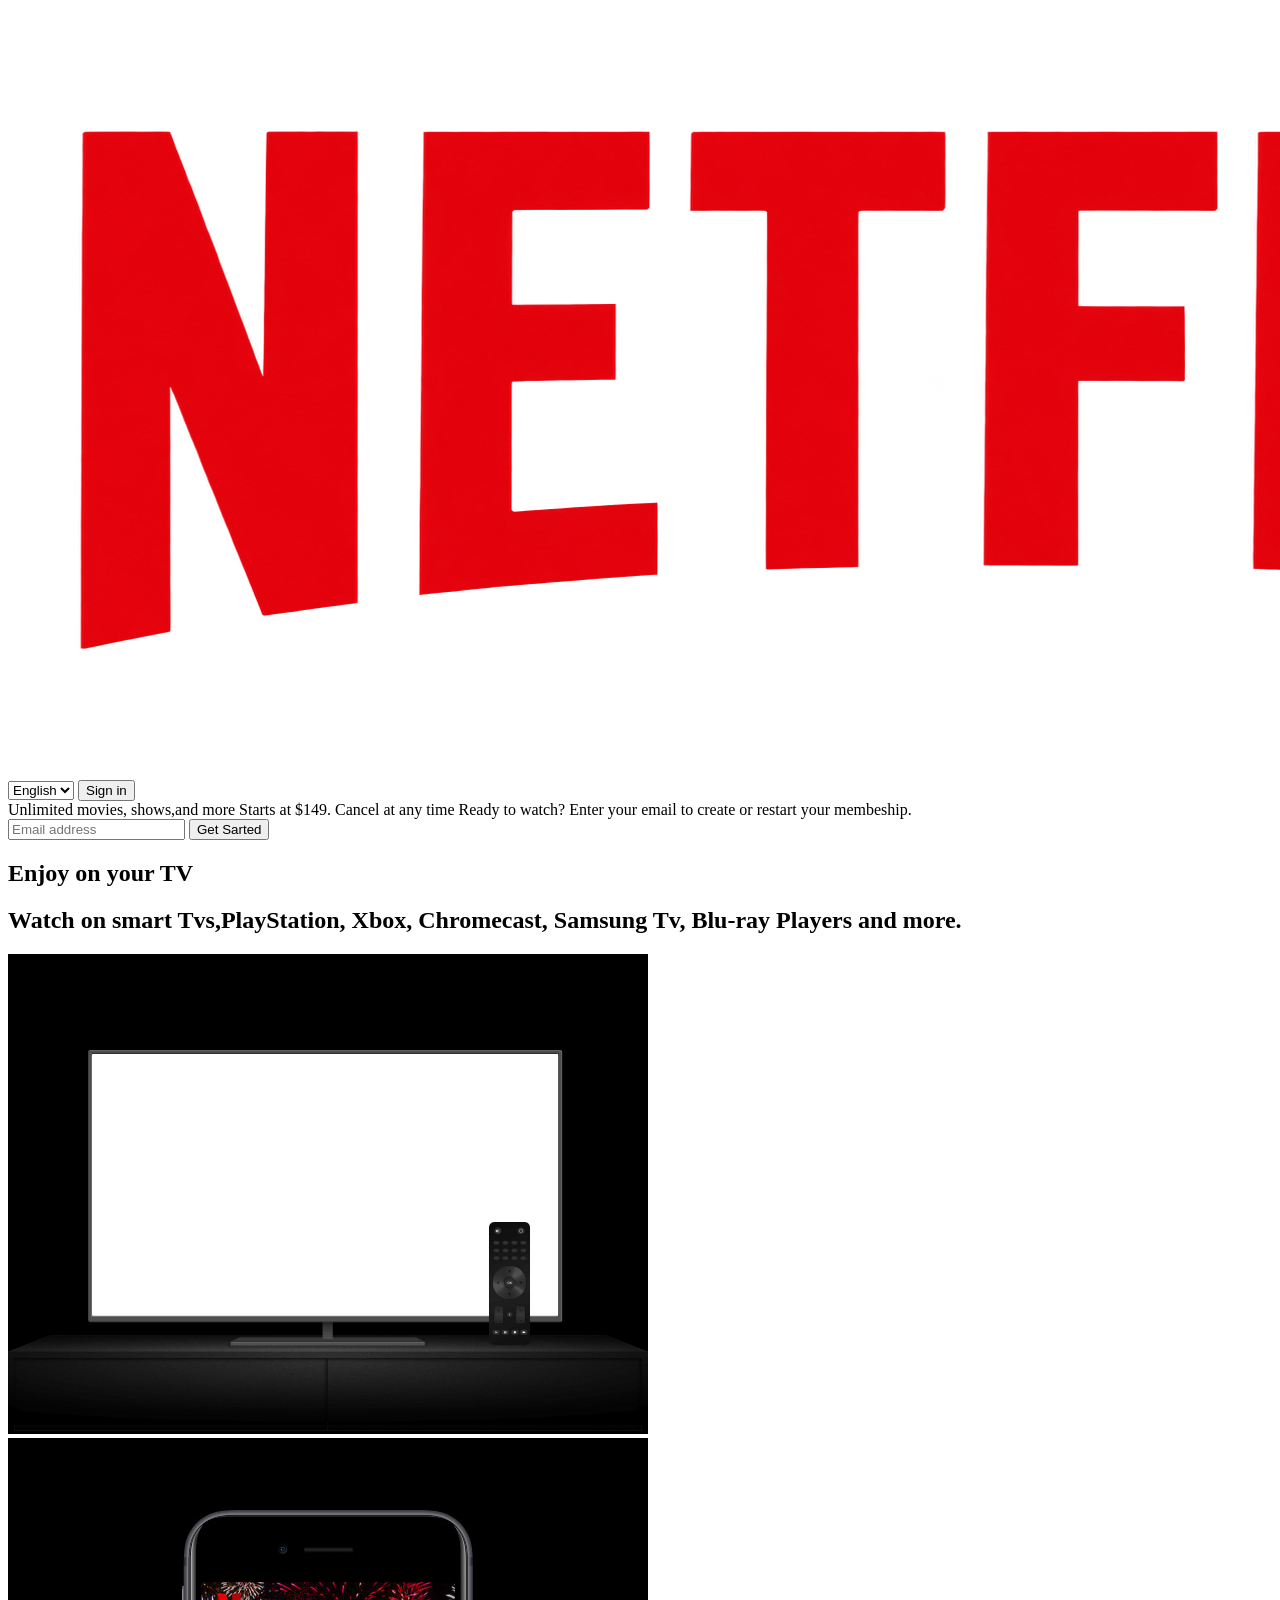
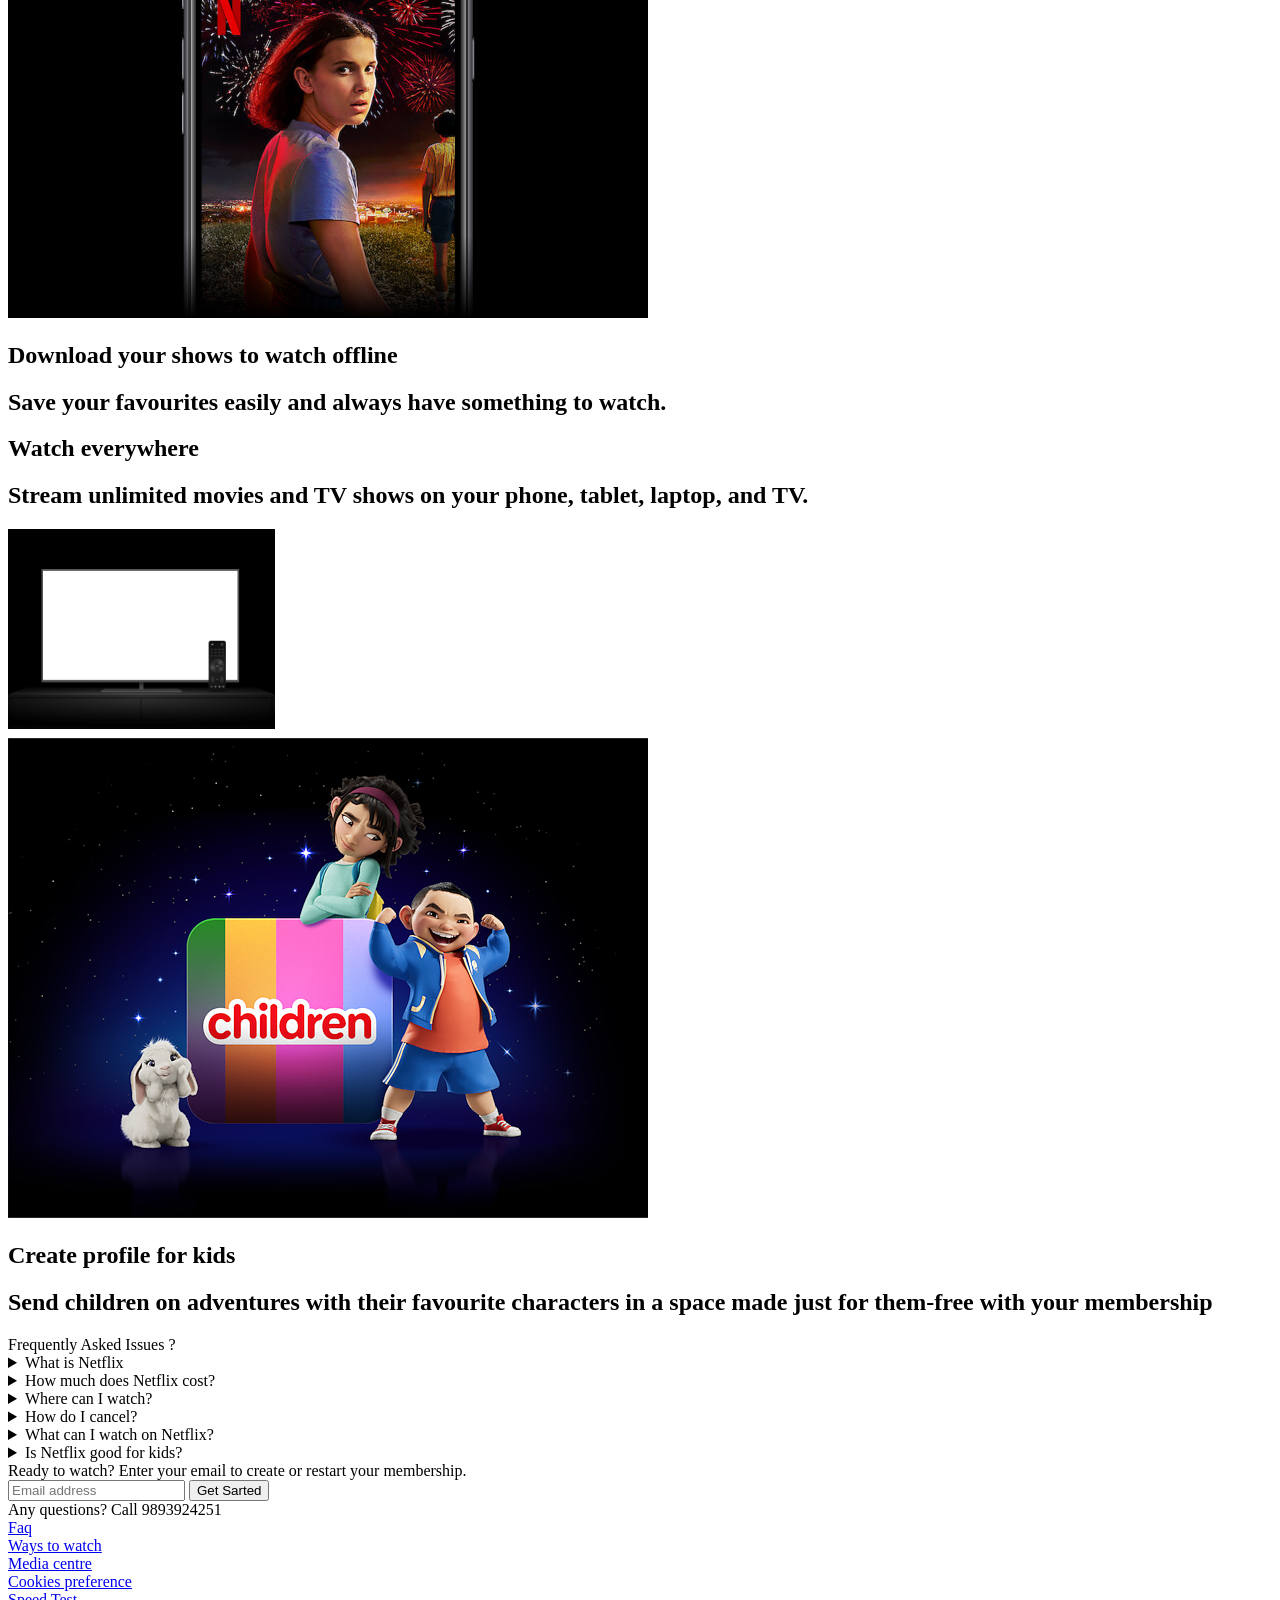
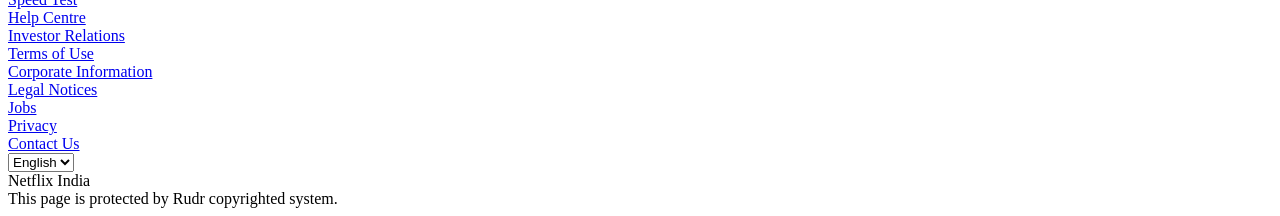
==== Index.html @ 793f1b8c "first commit" ====
<!DOCTYPE html>
<html lang="en">

<head>
    <meta charset="UTF-8">
    <meta http-equiv="X-UA-Compatible" content="IE=edge">
    <meta name="viewport" content="width=device-width, initial-scale=1.0">
    <title>Netflix.com</title>
    <link rel="icon" href="Assests/Netflix Icon.png">
    <link rel="stylesheet" href="style.css">
</head>

<body>
    <div class="content">

        <div class="box">
            <div class="box1"></div>
            <nav>
                <img src="Assests/logo.png" alt="">
                <div class="button">

                    <select>
                        <option>English</option>
                        <option>Hindi</option>
                    </select>
                    <button>Sign in</button>
                </div>

            </nav>

            <main>
                <span>Unlimited movies, shows,and more</span>
                <span>Starts at $149. Cancel at any time</span>
                <span>Ready to watch? Enter your email to create or restart your membeship.</span>
            </main>

            <div class="id">
                <input type="text" placeholder="Email address">
                <button>
                    Get Sarted
                </button>
            </div>
        </div>
    </div>
</body>

<div class="border"></div>

</div>

<article>
    <div class="context">

        <div class="text">
            <h1>
                Enjoy on your TV
            </h1>

            <h2>
                Watch on smart Tvs,PlayStation, Xbox, Chromecast, Samsung Tv, Blu-ray Players and more.
            </h2>
        </div>
        <div class="src">
            <img src="Assests/tv.png" alt="Check Your Internet Connection">
            <video src="Assests/video-tv-in-0819.m4v" autoplay muted loop></video>

        </div>
    </div>


    <div class="border"></div>

    <div class="context">
        <div class="src">
            <img src="Assests/img2.jpg" alt="Check Your Internet Connection">
        </div>

        <div class="text">
            <h1>
                Download your shows to watch offline
            </h1>

            <h2>
                Save your favourites easily and always have something to watch. </h2>
        </div>

    </div>

    <div class="border"></div>


    <div class="context">

        <div class="text">
            <h1>Watch everywhere
            </h1>

            <h2>
                Stream unlimited movies and TV shows on your phone, tablet, laptop, and TV.</h2>
        </div>
        <div class="src">
            <img style="height: 200px;" src="Assests/tv.png " alt="Check Your Internet Connection">

            <video src="Assests/video1.m4v" autoplay muted loop></video>
        </div>
    </div>
    </div>

    <div class="border" style="margin-top: 5px;"></div>
    <div class="context">
        <div class="src">
            <img src="Assests/img3.png" alt="Check Your Internet Connection">
        </div>

        <div class="text">
            <h1>
                Create profile for kids
            </h1>

            <h2>
                Send children on adventures with their favourite characters in a space made just for them-free with your
                membership
        </div>

    </div>

    <div class="border"></div>

</article>

<section>
    <div class="section">

        <div class="asked">
            Frequently Asked Issues ?
        </div>

        <details class="info">
            <summary>
                What is Netflix
            </summary>
            <div class="answer">
                Netflix is a streaming service that offers a wide variety of awards winning TV shows, movies, animes,
                documentaries and more-on thousands of internet-connected devices.

            </div>

        </details>

        <details class="info">
            <summary>
                How much does Netflix cost?
            </summary>
            <div class="answer">
                Netflix is a streaming service that offers a wide variety of aawrds winning TV shows, movies, animes,
                documentaries and more-on thousands of internet-connected devices.

            </div>

        </details>

        <details class="info">
            <summary>Where can I watch?
            </summary>
            <div class="answer">
                Netflix is a streaming service that offers a wide variety of aawrds winning TV shows, movies, animes,
                documentaries and more-on thousands of internet-connected devices.

            </div>

        </details>

        <details class="info">
            <summary>How do I cancel?
            </summary>
            <div class="answer">
                Netflix is a streaming service that offers a wide variety of aawrds winning TV shows, movies, animes,
                documentaries and more-on thousands of internet-connected devices.

            </div>

        </details>

        <details class="info">
            <summary>
                What can I watch on Netflix?
            </summary>
            <div class="answer">
                Netflix is a streaming service that offers a wide variety of aawrds winning TV shows, movies, animes,
                documentaries and more-on thousands of internet-connected devices.

            </div>

        </details>

        <details class="info">
            <summary>
                Is Netflix good for kids?
            </summary>
            <div class="answer">
                Netflix is a streaming service that offers a wide variety of aawrds winning TV shows, movies, animes,
                documentaries and more-on thousands of internet-connected devices.

            </div>

        </details>
    </div>
</section>
<div class="rudr">
    <div>
        Ready to watch? Enter your email to create or restart your membership.
    </div>

    <div class="id">
        <input type="text" placeholder="Email address">
        <button>
            Get Sarted
        </button>
    </div>
</div>

<div class="border"></div>
<footer>
    <div class="a">
        Any questions? Call 9893924251
    </div>
    <div class="footer">
        <div><a href="https:\\www.google.com">Faq</a></div>
        <div><a href="https:\\www.google.com">Ways to watch</a></div>
        <div><a href="https:\\www.google.com">Media centre</a></div>
        <div><a href="https:\\www.google.com">Cookies preference</a></div>
        <div><a href="https:\\www.google.com">Speed Test</a></div>
        <div><a href="https:\\www.google.com">Help Centre</a></div>
        <div><a href="https:\\www.google.com">Investor Relations</a></div>
        <div><a href="https:\\www.google.com">Terms of Use</a></div>
        <div><a href="https:\\www.google.com">Corporate Information</a></div>
        <div><a href="https:\\www.google.com">Legal Notices</a></div>
        <div><a href="https:\\www.google.com">Jobs</a></div>
        <div><a href="https:\\www.google.com">Privacy</a></div>
        <div><a href="https:\\www.google.com">Contact Us</a></div>

    </div>

    <select>
        <option>English</option>
        <option>Hindi</option>
    </select>

    </div>

    <div class="a">
        <div>Netflix India</div>


    </div>
    <div class="a">
        <div>This page is protected by Rudr copyrighted system.</div>
    </div>
</footer>

</html>
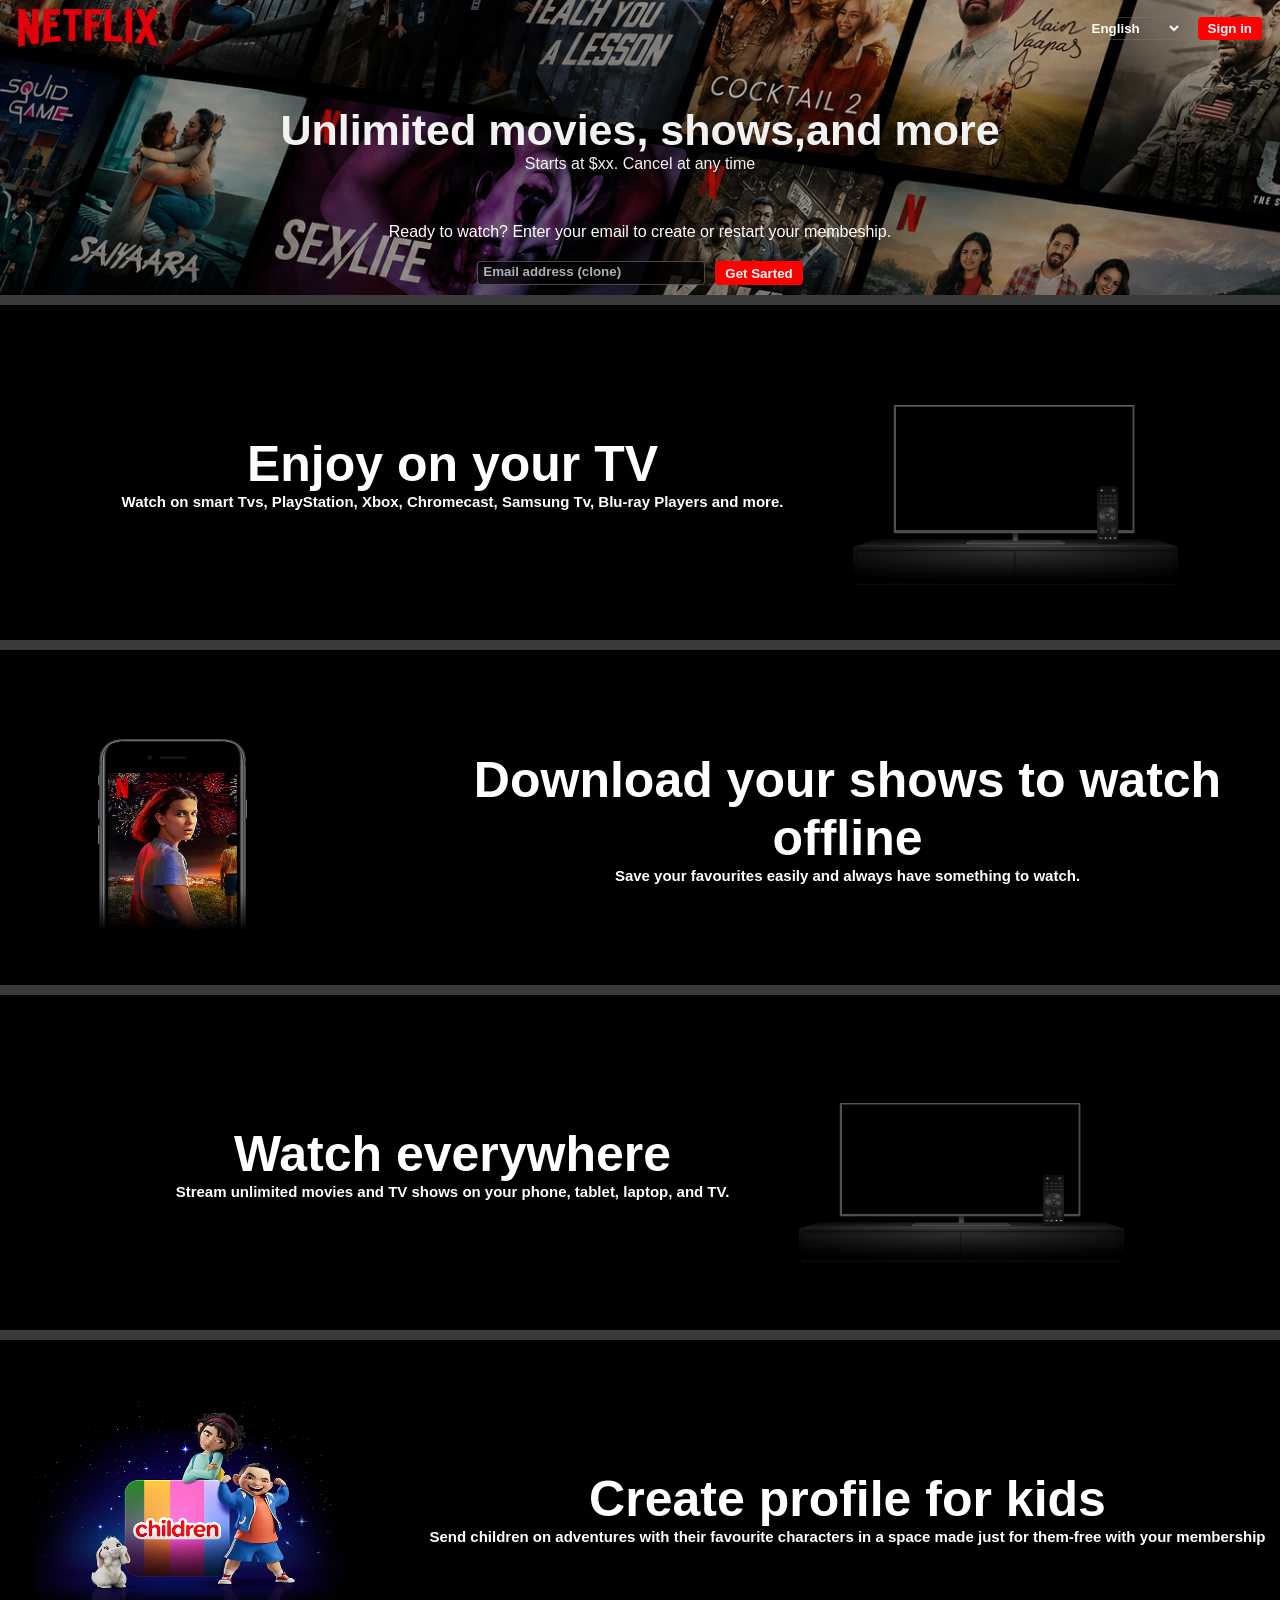
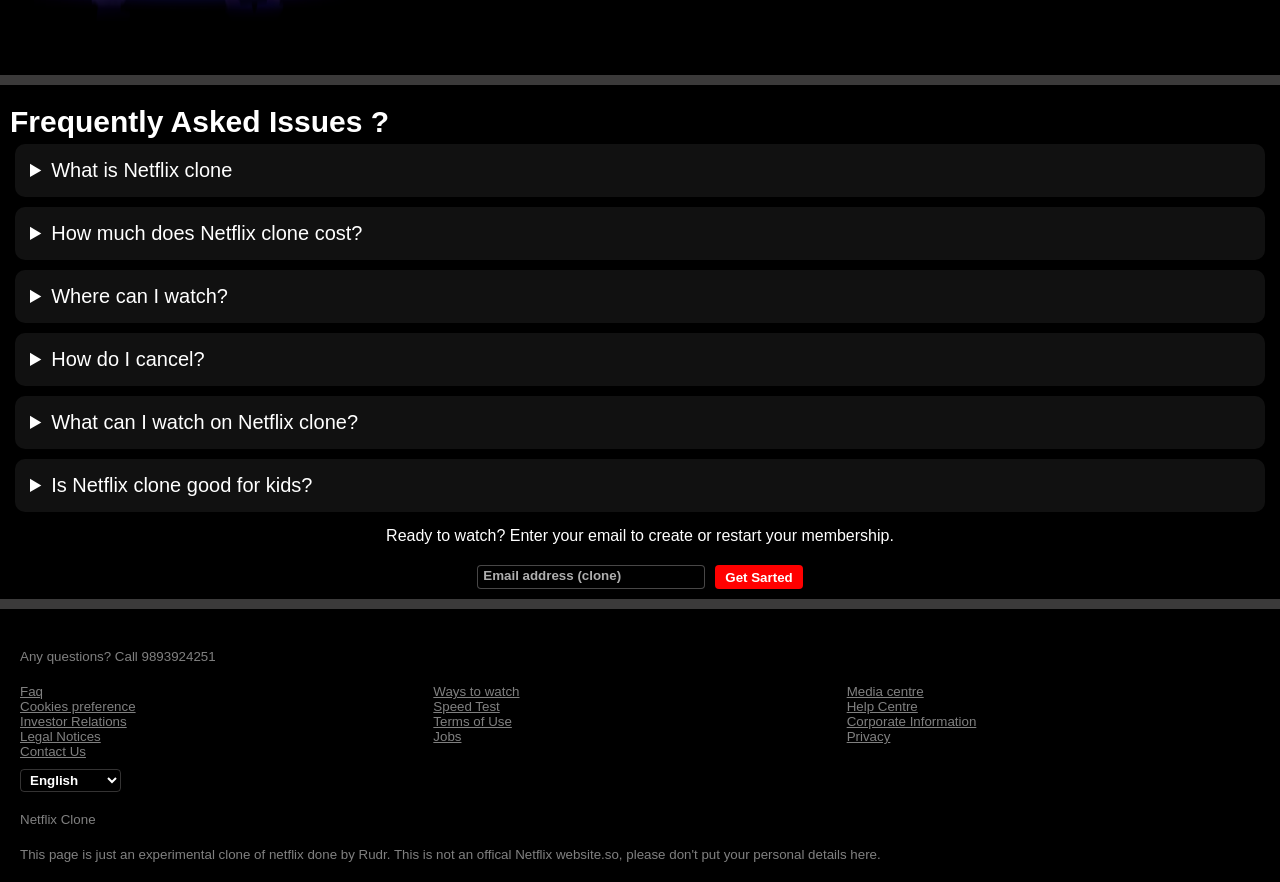
==== commit f4591644: "Website Updated" ====
--- a/Index.html
+++ b/Index.html
@@ -5,7 +5,7 @@
     <meta charset="UTF-8">
     <meta http-equiv="X-UA-Compatible" content="IE=edge">
     <meta name="viewport" content="width=device-width, initial-scale=1.0">
-    <title>Netflix.com</title>
+    <title>Netflix-clone</title>
     <link rel="icon" href="Assests/Netflix Icon.png">
     <link rel="stylesheet" href="style.css">
 </head>
@@ -30,12 +30,12 @@
 
             <main>
                 <span>Unlimited movies, shows,and more</span>
-                <span>Starts at $149. Cancel at any time</span>
+                <span>Starts at $xx. Cancel at any time</span>
                 <span>Ready to watch? Enter your email to create or restart your membeship.</span>
             </main>
 
             <div class="id">
-                <input type="text" placeholder="Email address">
+                <input type="text" placeholder="Email address (clone)">
                 <button>
                     Get Sarted
                 </button>
@@ -57,7 +57,7 @@
             </h1>
 
             <h2>
-                Watch on smart Tvs,PlayStation, Xbox, Chromecast, Samsung Tv, Blu-ray Players and more.
+                Watch on smart Tvs, PlayStation, Xbox, Chromecast, Samsung Tv, Blu-ray Players and more.
             </h2>
         </div>
         <div class="src">
@@ -92,16 +92,17 @@
     <div class="context">
 
         <div class="text">
-            <h1>Watch everywhere
-            </h1>
-
-            <h2>
-                Stream unlimited movies and TV shows on your phone, tablet, laptop, and TV.</h2>
-        </div>
-        <div class="src">
+
+            <h1>Watch everywhere</h1>
+            <h2>Stream unlimited movies and TV shows on your phone, tablet, laptop, and TV.</h2>
+        </div>
+
+        <div class="src">
+
             <img style="height: 200px;" src="Assests/tv.png " alt="Check Your Internet Connection">
 
             <video src="Assests/video1.m4v" autoplay muted loop></video>
+
         </div>
     </div>
     </div>
@@ -137,10 +138,11 @@
 
         <details class="info">
             <summary>
-                What is Netflix
-            </summary>
-            <div class="answer">
-                Netflix is a streaming service that offers a wide variety of awards winning TV shows, movies, animes,
+                What is Netflix clone
+            </summary>
+            <div class="answer">
+                Netflix clone is a streaming service that offers a wide variety of awards winning TV shows, movies,
+                animes,
                 documentaries and more-on thousands of internet-connected devices.
 
             </div>
@@ -149,10 +151,11 @@
 
         <details class="info">
             <summary>
-                How much does Netflix cost?
-            </summary>
-            <div class="answer">
-                Netflix is a streaming service that offers a wide variety of aawrds winning TV shows, movies, animes,
+                How much does Netflix clone cost?
+            </summary>
+            <div class="answer">
+                Netflix clone is a streaming service that offers a wide variety of aawrds winning TV shows, movies,
+                animes,
                 documentaries and more-on thousands of internet-connected devices.
 
             </div>
@@ -163,8 +166,9 @@
             <summary>Where can I watch?
             </summary>
             <div class="answer">
-                Netflix is a streaming service that offers a wide variety of aawrds winning TV shows, movies, animes,
-                documentaries and more-on thousands of internet-connected devices.
+                Netflix clone is a experimental streaming service that offers a wide variety of awards winning TV shows,
+                movies, animes,
+                documentaries and more-on thousands of internet-connected devices.This is not an offical website.
 
             </div>
 
@@ -174,32 +178,38 @@
             <summary>How do I cancel?
             </summary>
             <div class="answer">
-                Netflix is a streaming service that offers a wide variety of aawrds winning TV shows, movies, animes,
-                documentaries and more-on thousands of internet-connected devices.
-
-            </div>
-
-        </details>
-
-        <details class="info">
-            <summary>
-                What can I watch on Netflix?
-            </summary>
-            <div class="answer">
-                Netflix is a streaming service that offers a wide variety of aawrds winning TV shows, movies, animes,
-                documentaries and more-on thousands of internet-connected devices.
-
-            </div>
-
-        </details>
-
-        <details class="info">
-            <summary>
-                Is Netflix good for kids?
-            </summary>
-            <div class="answer">
-                Netflix is a streaming service that offers a wide variety of aawrds winning TV shows, movies, animes,
-                documentaries and more-on thousands of internet-connected devices.
+                Netflix clone is a experimental streaming service that offers a wide variety of awards winning TV shows,
+                movies, animes,
+                documentaries and more-on thousands of internet-connected devices.This is not an offical website.
+
+            </div>
+
+        </details>
+
+        <details class="info">
+            <summary>
+                What can I watch on Netflix clone?
+            </summary>
+            <div class="answer">
+
+                Netflix clone is a experimental streaming service that offers a wide variety of awards winning TV shows,
+                movies, animes,
+                documentaries and more-on thousands of internet-connected devices.This is not an offical website.
+
+            </div>
+
+        </details>
+
+        <details class="info">
+            <summary>
+                Is Netflix clone good for kids?
+            </summary>
+            <div class="answer">
+
+                Netflix clone is a experimental streaming service that offers a wide variety of awards winning TV shows,
+                movies, animes,
+                documentaries and more-on thousands of internet-connected devices.This is not an offical website.
+
 
             </div>
 
@@ -212,7 +222,7 @@
     </div>
 
     <div class="id">
-        <input type="text" placeholder="Email address">
+        <input type="text" placeholder="Email address (clone)">
         <button>
             Get Sarted
         </button>
@@ -225,19 +235,19 @@
         Any questions? Call 9893924251
     </div>
     <div class="footer">
-        <div><a href="https:\\www.google.com">Faq</a></div>
-        <div><a href="https:\\www.google.com">Ways to watch</a></div>
-        <div><a href="https:\\www.google.com">Media centre</a></div>
-        <div><a href="https:\\www.google.com">Cookies preference</a></div>
-        <div><a href="https:\\www.google.com">Speed Test</a></div>
-        <div><a href="https:\\www.google.com">Help Centre</a></div>
-        <div><a href="https:\\www.google.com">Investor Relations</a></div>
-        <div><a href="https:\\www.google.com">Terms of Use</a></div>
-        <div><a href="https:\\www.google.com">Corporate Information</a></div>
-        <div><a href="https:\\www.google.com">Legal Notices</a></div>
-        <div><a href="https:\\www.google.com">Jobs</a></div>
-        <div><a href="https:\\www.google.com">Privacy</a></div>
-        <div><a href="https:\\www.google.com">Contact Us</a></div>
+        <div><a href="https://www.google.com">Faq</a></div>
+        <div><a href="https://www.google.com">Ways to watch</a></div>
+        <div><a href="https://www.google.com">Media centre</a></div>
+        <div><a href="https://www.google.com">Cookies preference</a></div>
+        <div><a href="https://www.google.com">Speed Test</a></div>
+        <div><a href="https://www.google.com">Help Centre</a></div>
+        <div><a href="https://www.google.com">Investor Relations</a></div>
+        <div><a href="https://www.google.com">Terms of Use</a></div>
+        <div><a href="https://www.google.com">Corporate Information</a></div>
+        <div><a href="https://www.google.com">Legal Notices</a></div>
+        <div><a href="https://www.google.com">Jobs</a></div>
+        <div><a href="https://www.google.com">Privacy</a></div>
+        <div><a href="https://www.google.com">Contact Us</a></div>
 
     </div>
 
@@ -249,12 +259,13 @@
     </div>
 
     <div class="a">
-        <div>Netflix India</div>
+        <div>Netflix Clone</div>
 
 
     </div>
     <div class="a">
-        <div>This page is protected by Rudr copyrighted system.</div>
+        <div>This page is just an experimental clone of netflix done by Rudr. This is not an offical Netflix website.so,
+            please don't put your personal details here. </div>
     </div>
 </footer>
 
--- a/style.css
+++ b/style.css
@@ -0,0 +1,359 @@
+* {
+    margin: 0;
+    padding: 0;
+    font-family: 'Segoe UI', Tahoma, Geneva, Verdana, sans-serif;
+}
+
+.content {
+    width: 100%;
+    height: 65%;
+}
+
+.box {
+    background-image: url("Assests/Background.png");
+    background-position: center center;
+    background-repeat: no-repeat;
+    height: 65%;
+    background-size: max(1500px, 60%);
+    position: relative;
+    z-index: 2;
+}
+
+.box1 {
+    height: 65%;
+    width: 100%;
+    background-color: rgb(0, 0, 0);
+    filter: opacity(0.05);
+    position: absolute;
+    z-index: 1;
+}
+
+body {
+    background-color: black;
+}
+
+nav {
+    display: flex;
+    justify-content: space-between;
+    align-items: center;
+    padding: 0px 13px;
+    position: relative;
+    z-index: 3;
+    gap: 10px;
+}
+
+nav img {
+    width: 150px;
+}
+
+nav button {
+    background-color: red;
+    color: white;
+    border: none;
+    padding: 2px 10px;
+    border-radius: 4px;
+    cursor: pointer;
+    font-weight: bold;
+}
+
+nav select {
+    background-color: transparent;
+    color: white;
+    border-radius: 4px;
+    border: 1px solid rgba(126, 124, 124, 0.411);
+    padding: 2px 25px 2px 5px;
+    font-weight: bold;
+    cursor: pointer;
+}
+
+.button {
+    padding: 5px;
+    display: flex;
+    gap: 15px;
+}
+
+main {
+    display: flex;
+    flex-direction: column;
+    justify-items: center;
+    align-items: center;
+    color: white;
+}
+
+main :first-child {
+    font-weight: bold;
+    font-size: 43px;
+    padding: 50px 55px 0px 55px;
+    text-align: center;
+}
+
+main :nth-child(2) {
+    font-weight: 500;
+}
+
+main :nth-child(3) {
+    font-weight: 500;
+    padding: 50px 55px 0px 55px;
+}
+
+.id {
+    display: flex;
+    justify-content: center;
+    padding-top: 20px;
+    gap: 10px;
+    position: relative;
+    z-index: 1;
+    color: white;
+
+}
+
+.id input {
+    background-color: rgba(0, 0, 0, 0.726);
+    border-radius: 4px;
+    border: 1px solid rgba(126, 124, 124, 0.575);
+    padding: 2px 52px 5px 5px;
+    margin-bottom: 10px;
+    color: white !important;
+}
+
+.id input::placeholder {
+    color: rgb(175, 175, 175);
+    font-weight: 700;
+}
+
+.id button {
+    background-color: red;
+    color: white;
+    border: none;
+    padding: 2px 10px;
+    border-radius: 4px;
+    cursor: pointer;
+    font-weight: bold;
+    margin-bottom: 10px;
+}
+
+.border {
+    background-color: rgba(95, 94, 94, 0.623);
+    z-index: 20;
+    height: 10px;
+    width: 100%;
+}
+
+footer select {
+    background-color: transparent;
+    color: white;
+    border-radius: 4px;
+    border: 1px solid rgba(126, 124, 124, 0.411);
+    padding: 2px 25px 2px 5px;
+    font-weight: bold;
+    cursor: pointer;
+    margin-top: 10px;
+}
+
+
+.context {
+    color: white;
+    display: flex;
+    justify-content: center;
+    align-items: center;
+    width: 100%;
+    height: 35vh;
+    margin: 10px;
+    padding: 0;
+    gap: 70px;
+
+}
+
+.context img {
+    width: 325px;
+    height: 226px;
+    position: relative;
+    z-index: 1;
+}
+
+.text :first-child {
+    font-weight: bolder;
+    font-size: 50px;
+}
+
+.text :last-child {
+    font-size: 15px;
+    font-weight: 800;
+    flex: 1;
+    position: relative;
+}
+
+.context video {
+    width: 240px;
+    position: absolute;
+    z-index: 0;
+}
+
+.text {
+    text-align: center;
+}
+
+.src {
+    display: flex;
+    align-content: center;
+    justify-content: center;
+    align-items: center;
+}
+
+.asked {
+    color: white;
+    font-weight: bolder;
+    font-size: 30px;
+    padding-top: 10px;
+}
+
+.answer {
+    font-size: 15px;
+    text-align: left;
+}
+
+.info {
+
+    margin: 5px;
+    margin-left: 5px;
+    border-radius: 10px;
+    border: 2px;
+    color: white;
+    background-color: rgba(128, 128, 128, 0.13);
+    cursor: pointer;
+    font-size: 20px;
+    padding: 15px 0px 15px 15px;
+    text-align: left;
+}
+
+.section {
+    display: flex;
+    flex-direction: column;
+    padding: 10px;
+    height: fit-content;
+
+}
+
+.info :hover {
+    color: grey;
+}
+
+.rudr {
+    color: white;
+    display: flex;
+    flex-direction: column;
+    align-items: center;
+    text-align: center;
+}
+
+.footer {
+    display: grid;
+    grid-template-columns: repeat(3, 1fr);
+    color: aliceblue;
+    margin-top: 20px;
+
+}
+
+footer {
+    font-size: smaller;
+    color: grey;
+    padding: 20px;
+}
+
+a {
+    color: grey;
+}
+
+a:hover {
+    color: yellow;
+
+}
+
+.a {
+    text-align: left;
+    padding-top: 20px;
+}
+
+@media screen and (max-width:728px) {
+    .context {
+        display: flex;
+        flex-direction: column;
+        gap: 0px;
+        margin-bottom: 15px;
+        height: fit-content;
+
+    }
+
+    .asked {
+        color: white;
+        font-weight: bolder;
+        font-size: 25px;
+        padding-top: 10px;
+    }
+
+
+    .answer {
+        font-size: 13px;
+    }
+
+
+    .text :first-child {
+        font-size: 30px;
+    }
+
+    .text :nth-child(2) {
+        font-size: 15px;
+
+    }
+
+    .info {
+        border-radius: 10px;
+        border: 2px;
+        padding: 15px;
+        color: white;
+        background-color: rgba(128, 128, 128, 0.13);
+        cursor: pointer;
+        font-size: 15px;
+        padding: 15px 0px 15px 15px;
+    }
+
+}
+
+@media screen and (max-width:382px) {
+    nav img {
+        width: 150px;
+        height: 50px;
+    }
+
+    nav {
+        display: flex;
+        flex-direction: column;
+    }
+
+    .id {
+        display: flex;
+        flex-direction: column;
+        align-items: center;
+        justify-content: center;
+        gap: 0px;
+    }
+
+    .context {
+        display: flex;
+        flex-direction: column;
+        gap: 0px;
+        margin-bottom: 15px;
+        height: fit-content;
+
+    }
+
+    .footer {
+        display: grid;
+        grid-template-columns: repeat(2, 1fr);
+        color: aliceblue;
+        margin-top: 20px;
+
+    }
+
+
+}
